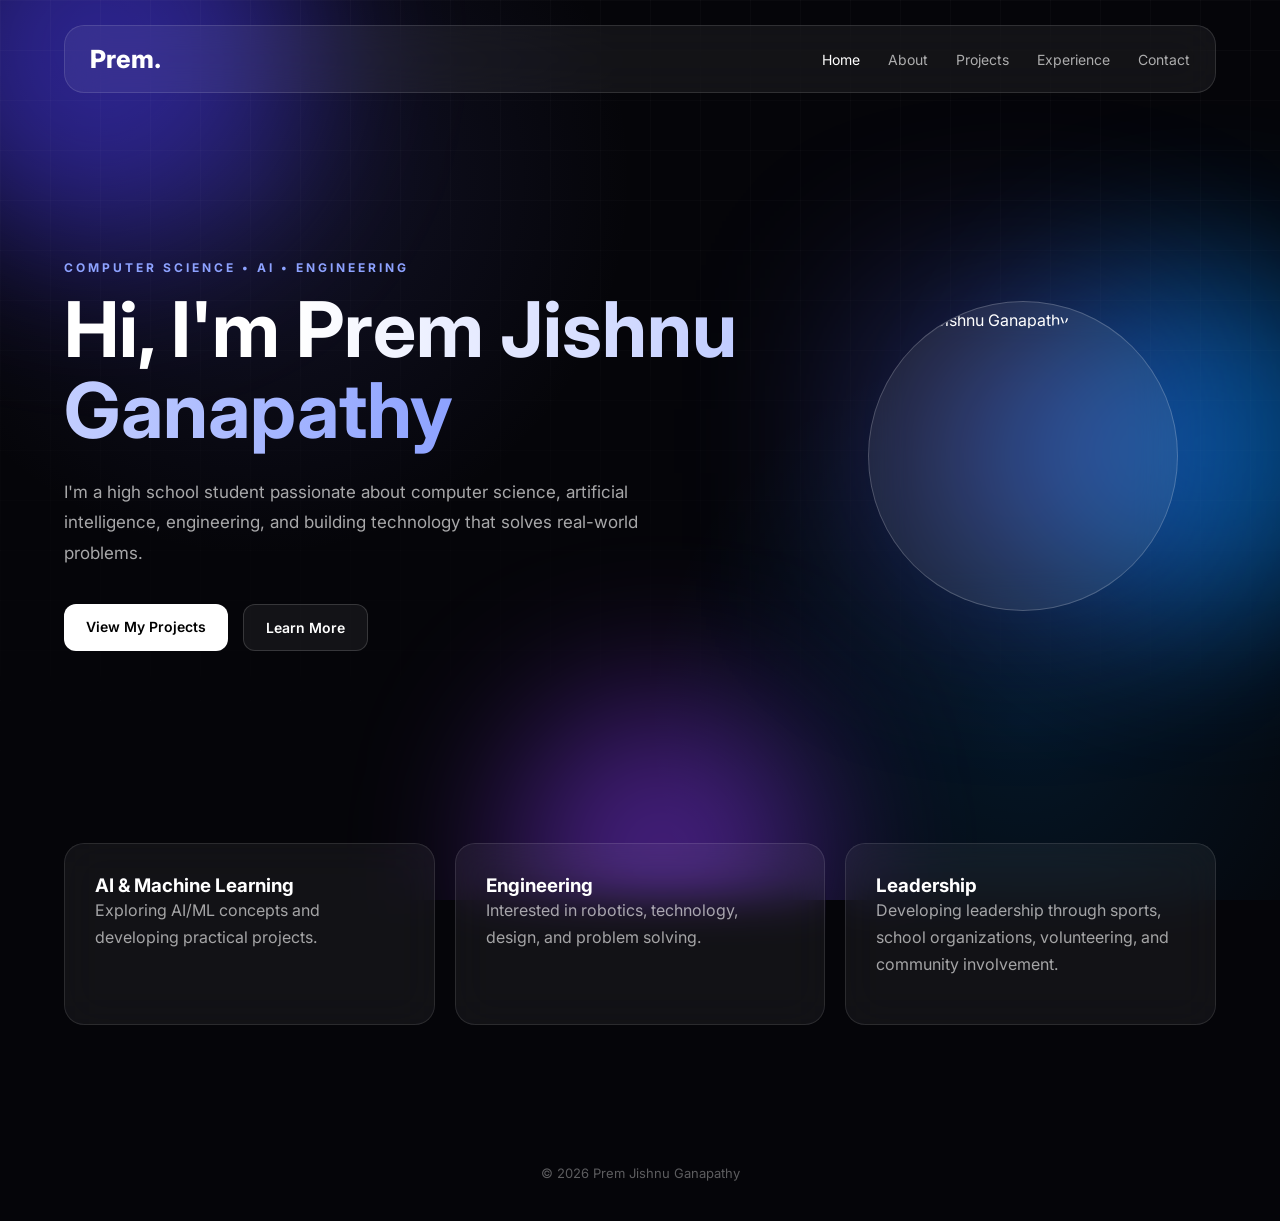
==== index.html @ 77642d46 "Initial Portfolio Website" ====
<!DOCTYPE html>
<html lang="en">
<head>
    <meta charset="UTF-8">
    <meta name="viewport" content="width=device-width, initial-scale=1.0">
    <title>Prem Jishnu Ganapathy | Portfolio</title>
    <link rel="stylesheet" href="style.css">
</head>

<body>

    <div class="background">
        <div class="orb orb1"></div>
        <div class="orb orb2"></div>
        <div class="orb orb3"></div>
        <div class="grid"></div>
    </div>

    <nav class="navbar">
        <div class="logo">Prem.</div>

        <div class="nav-links">
            <a class="active" href="index.html">Home</a>
            <a href="about.html">About</a>
            <a href="projects.html">Projects</a>
            <a href="experience.html">Experience</a>
            <a href="contact.html">Contact</a>
        </div>
    </nav>

    <main>

        <section class="hero">

            <div class="hero-text reveal">

                <p class="eyebrow">COMPUTER SCIENCE • AI • ENGINEERING</p>

                <h1>
                    Hi, I'm <span>Prem Jishnu Ganapathy</span>
                </h1>

                <p class="hero-description">
                    I'm a high school student passionate about computer science,
                    artificial intelligence, engineering, and building technology
                    that solves real-world problems.
                </p>

                <div class="hero-buttons">
                    <a href="projects.html" class="button primary">
                        View My Projects
                    </a>

                    <a href="about.html" class="button secondary">
                        Learn More
                    </a>
                </div>

            </div>

            <div class="profile-container reveal">

                <!--
                ADD YOUR PHOTO:
                Put your picture inside the "images" folder
                and name it profile.jpg
                -->

                <div class="profile-glow"></div>

                <div class="profile-card">
                    <img src="images/profile.jpg"
                         alt="Prem Jishnu Ganapathy"
                         class="profile-photo">
                </div>

            </div>

        </section>

        <section class="quick-section reveal">

            <div class="glass-card">
                <h3>AI & Machine Learning</h3>
                <p>
                    Exploring AI/ML concepts and developing practical projects.
                </p>
            </div>

            <div class="glass-card">
                <h3>Engineering</h3>
                <p>
                    Interested in robotics, technology, design, and problem solving.
                </p>
            </div>

            <div class="glass-card">
                <h3>Leadership</h3>
                <p>
                    Developing leadership through sports, school organizations,
                    volunteering, and community involvement.
                </p>
            </div>

        </section>

    </main>

    <footer>
        <p>© 2026 Prem Jishnu Ganapathy</p>
    </footer>

    <script src="script.js"></script>

</body>
</html>
---- style.css ----
@import url('https://fonts.googleapis.com/css2?family=Inter:wght@400;500;600;700;800&display=swap');

* {
    margin: 0;
    padding: 0;
    box-sizing: border-box;
}

html {
    scroll-behavior: smooth;
}

body {
    font-family: 'Inter', sans-serif;
    background: #050509;
    color: #ffffff;
    min-height: 100vh;
    overflow-x: hidden;
}

/* =========================
   MOVING BACKGROUND
========================= */

.background {
    position: fixed;
    inset: 0;
    overflow: hidden;
    z-index: -1;
    background:
        radial-gradient(circle at 20% 20%, rgba(80, 80, 180, 0.18), transparent 30%),
        radial-gradient(circle at 80% 80%, rgba(0, 150, 255, 0.12), transparent 30%),
        #050509;
}

.orb {
    position: absolute;
    border-radius: 50%;
    filter: blur(80px);
    opacity: 0.5;
    animation: float 18s infinite ease-in-out;
}

.orb1 {
    width: 400px;
    height: 400px;
    background: #4c3cff;
    top: -150px;
    left: -100px;
}

.orb2 {
    width: 350px;
    height: 350px;
    background: #008cff;
    right: -100px;
    top: 30%;
    animation-delay: -6s;
}

.orb3 {
    width: 300px;
    height: 300px;
    background: #8c3cff;
    bottom: -100px;
    left: 40%;
    animation-delay: -12s;
}

@keyframes float {

    0% {
        transform: translate(0, 0) scale(1);
    }

    25% {
        transform: translate(80px, -60px) scale(1.1);
    }

    50% {
        transform: translate(-50px, 80px) scale(0.9);
    }

    75% {
        transform: translate(70px, 40px) scale(1.05);
    }

    100% {
        transform: translate(0, 0) scale(1);
    }

}

.grid {
    position: absolute;
    inset: 0;

    background-image:
        linear-gradient(rgba(255,255,255,0.025) 1px, transparent 1px),
        linear-gradient(90deg, rgba(255,255,255,0.025) 1px, transparent 1px);

    background-size: 50px 50px;

    mask-image: linear-gradient(to bottom, black, transparent);
}

/* =========================
   NAVIGATION
========================= */

.navbar {
    width: 90%;
    max-width: 1200px;
    margin: 25px auto;

    padding: 18px 25px;

    display: flex;
    justify-content: space-between;
    align-items: center;

    background: rgba(255,255,255,0.06);
    border: 1px solid rgba(255,255,255,0.12);

    backdrop-filter: blur(20px);
    -webkit-backdrop-filter: blur(20px);

    border-radius: 20px;

    position: relative;
    z-index: 10;
}

.logo {
    font-size: 25px;
    font-weight: 800;
}

.nav-links {
    display: flex;
    gap: 28px;
}

.nav-links a {
    color: rgba(255,255,255,0.65);
    text-decoration: none;
    font-size: 14px;
    transition: 0.3s;
}

.nav-links a:hover,
.nav-links a.active {
    color: white;
}

/* =========================
   GENERAL
========================= */

.page {
    width: 90%;
    max-width: 1100px;
    margin: 0 auto;
    padding: 70px 0;
}

.page-header {
    text-align: center;
    max-width: 700px;
    margin: 0 auto 70px;
}

.page-header h1 {
    font-size: clamp(45px, 7vw, 80px);
    margin: 10px 0 20px;
}

.page-header > p:last-child {
    color: rgba(255,255,255,0.6);
    line-height: 1.7;
}

.eyebrow {
    font-size: 12px;
    letter-spacing: 3px;
    color: #8da2ff;
    font-weight: 700;
}

/* =========================
   HERO
========================= */

.hero {
    width: 90%;
    max-width: 1200px;
    min-height: 75vh;
    margin: 0 auto;

    display: grid;
    grid-template-columns: 1.3fr 0.7fr;

    align-items: center;
    gap: 50px;
}

.hero h1 {
    font-size: clamp(45px, 6vw, 78px);
    line-height: 1.05;
    margin: 15px 0 25px;
}

.hero h1 span {
    background: linear-gradient(90deg, #ffffff, #8da2ff);
    -webkit-background-clip: text;
    color: transparent;
}

.hero-description {
    color: rgba(255,255,255,0.65);
    font-size: 17px;
    line-height: 1.8;
    max-width: 650px;
}

.hero-buttons {
    display: flex;
    gap: 15px;
    margin-top: 35px;
}

/* =========================
   BUTTONS
========================= */

.button {
    display: inline-block;
    padding: 14px 22px;
    border-radius: 12px;
    text-decoration: none;
    font-size: 14px;
    font-weight: 600;
    transition: 0.3s;
}

.button:hover {
    transform: translateY(-3px);
}

.primary {
    background: white;
    color: black;
}

.secondary {
    background: rgba(255,255,255,0.06);
    color: white;
    border: 1px solid rgba(255,255,255,0.15);
}

/* =========================
   PROFILE PHOTO
========================= */

.profile-container {
    display: flex;
    justify-content: center;
    position: relative;
}

.profile-card {
    width: 310px;
    height: 310px;

    padding: 8px;

    border-radius: 50%;

    background: rgba(255,255,255,0.08);
    border: 1px solid rgba(255,255,255,0.2);

    backdrop-filter: blur(20px);

    overflow: hidden;

    position: relative;
    z-index: 2;
}

.profile-photo {
    width: 100%;
    height: 100%;
    object-fit: cover;
    border-radius: 50%;
}

.profile-glow {
    position: absolute;
    width: 280px;
    height: 280px;

    background: #5667ff;
    filter: blur(100px);

    opacity: 0.4;
}

/* =========================
   GLASS CARDS
========================= */

.glass-card,
.project-card,
.skill-card {
    background: rgba(255,255,255,0.055);
    border: 1px solid rgba(255,255,255,0.1);

    backdrop-filter: blur(20px);
    -webkit-backdrop-filter: blur(20px);

    border-radius: 20px;

    padding: 30px;

    transition: 0.4s;
}

.glass-card:hover,
.project-card:hover,
.skill-card:hover {
    transform: translateY(-6px);
    border-color: rgba(255,255,255,0.25);
    background: rgba(255,255,255,0.08);
}

.glass-card h2,
.project-card h2,
.skill-card h3 {
    margin-bottom: 15px;
}

.glass-card p,
.project-card p,
.skill-card p {
    color: rgba(255,255,255,0.62);
    line-height: 1.7;
    margin-bottom: 15px;
}

/* =========================
   HOME CARDS
========================= */

.quick-section {
    width: 90%;
    max-width: 1200px;
    margin: 50px auto 100px;

    display: grid;
    grid-template-columns: repeat(3, 1fr);

    gap: 20px;
}

/* =========================
   TWO COLUMN
========================= */

.two-column {
    display: grid;
    grid-template-columns: 1fr 1fr;
    gap: 25px;
}

/* =========================
   SKILLS
========================= */

.section {
    margin-top: 100px;
}

.section-title {
    margin-bottom: 30px;
}

.section-title h2 {
    font-size: 40px;
    margin-top: 10px;
}

.skills-grid,
.activities-grid {
    display: grid;
    grid-template-columns: repeat(2, 1fr);
    gap: 20px;
}

/* =========================
   TAGS
========================= */

.tags {
    display: flex;
    flex-wrap: wrap;
    gap: 8px;
    margin-top: 20px;
}

.tags span {
    padding: 7px 12px;
    border-radius: 20px;

    background: rgba(255,255,255,0.07);
    border: 1px solid rgba(255,255,255,0.1);

    font-size: 12px;
    color: rgba(255,255,255,0.7);
}

/* =========================
   PROJECTS
========================= */

.projects-grid {
    display: grid;
    grid-template-columns: repeat(2, 1fr);
    gap: 25px;
}

.project-card {
    min-height: 320px;
}

.project-card:last-child {
    grid-column: span 2;
}

.project-number {
    color: #8da2ff;
    font-size: 13px;
    font-weight: 700;
    margin-bottom: 25px;
}

.project-link {
    display: inline-block;
    color: white;
    text-decoration: none;
    margin-top: 20px;
    font-size: 14px;
}

/* =========================
   TIMELINE
========================= */

.timeline {
    position: relative;
    max-width: 850px;
    margin: auto;
}

.timeline::before {
    content: "";
    position: absolute;

    left: 10px;
    top: 0;
    bottom: 0;

    width: 1px;

    background: rgba(255,255,255,0.15);
}

.timeline-item {
    position: relative;
    padding-left: 45px;
    margin-bottom: 35px;
}

.timeline-dot {
    position: absolute;

    left: 3px;
    top: 35px;

    width: 15px;
    height: 15px;

    border-radius: 50%;

    background: #8da2ff;

    box-shadow: 0 0 20px #8da2ff;
}

.date {
    color: #8da2ff !important;
    font-size: 12px !important;
    font-weight: 700;
    letter-spacing: 1px;
}

/* =========================
   CONTACT
========================= */

.contact-grid {
    display: grid;
    grid-template-columns: 1fr 1fr;
    gap: 25px;
}

.contact-item {
    padding: 20px 0;
    border-bottom: 1px solid rgba(255,255,255,0.08);
}

.contact-item span {
    display: block;
    color: rgba(255,255,255,0.45);
    font-size: 12px;
    margin-bottom: 8px;
    text-transform: uppercase;
    letter-spacing: 1px;
}

.contact-item a {
    color: white;
    text-decoration: none;
}

.social-buttons {
    display: flex;
    gap: 12px;
    margin-top: 25px;
}

/* =========================
   REVEAL ANIMATION
========================= */

.reveal {
    opacity: 0;
    transform: translateY(30px);
    transition: opacity 0.8s ease, transform 0.8s ease;
}

.reveal.visible {
    opacity: 1;
    transform: translateY(0);
}

/* =========================
   FOOTER
========================= */

footer {
    text-align: center;
    padding: 40px 20px;
    color: rgba(255,255,255,0.35);
    font-size: 13px;
}

/* =========================
   MOBILE
========================= */

@media (max-width: 800px) {

    .navbar {
        flex-direction: column;
        gap: 18px;
    }

    .nav-links {
        gap: 15px;
        flex-wrap: wrap;
        justify-content: center;
    }

    .hero {
        grid-template-columns: 1fr;
        text-align: center;
        padding-top: 50px;
    }

    .hero-description {
        margin: auto;
    }

    .hero-buttons {
        justify-content: center;
        flex-wrap: wrap;
    }

    .profile-container {
        order: -1;
    }

    .profile-card {
        width: 230px;
        height: 230px;
    }

    .quick-section,
    .two-column,
    .skills-grid,
    .activities-grid,
    .projects-grid,
    .contact-grid {
        grid-template-columns: 1fr;
    }

    .project-card:last-child {
        grid-column: span 1;
    }

    .page {
        padding-top: 40px;
    }

}
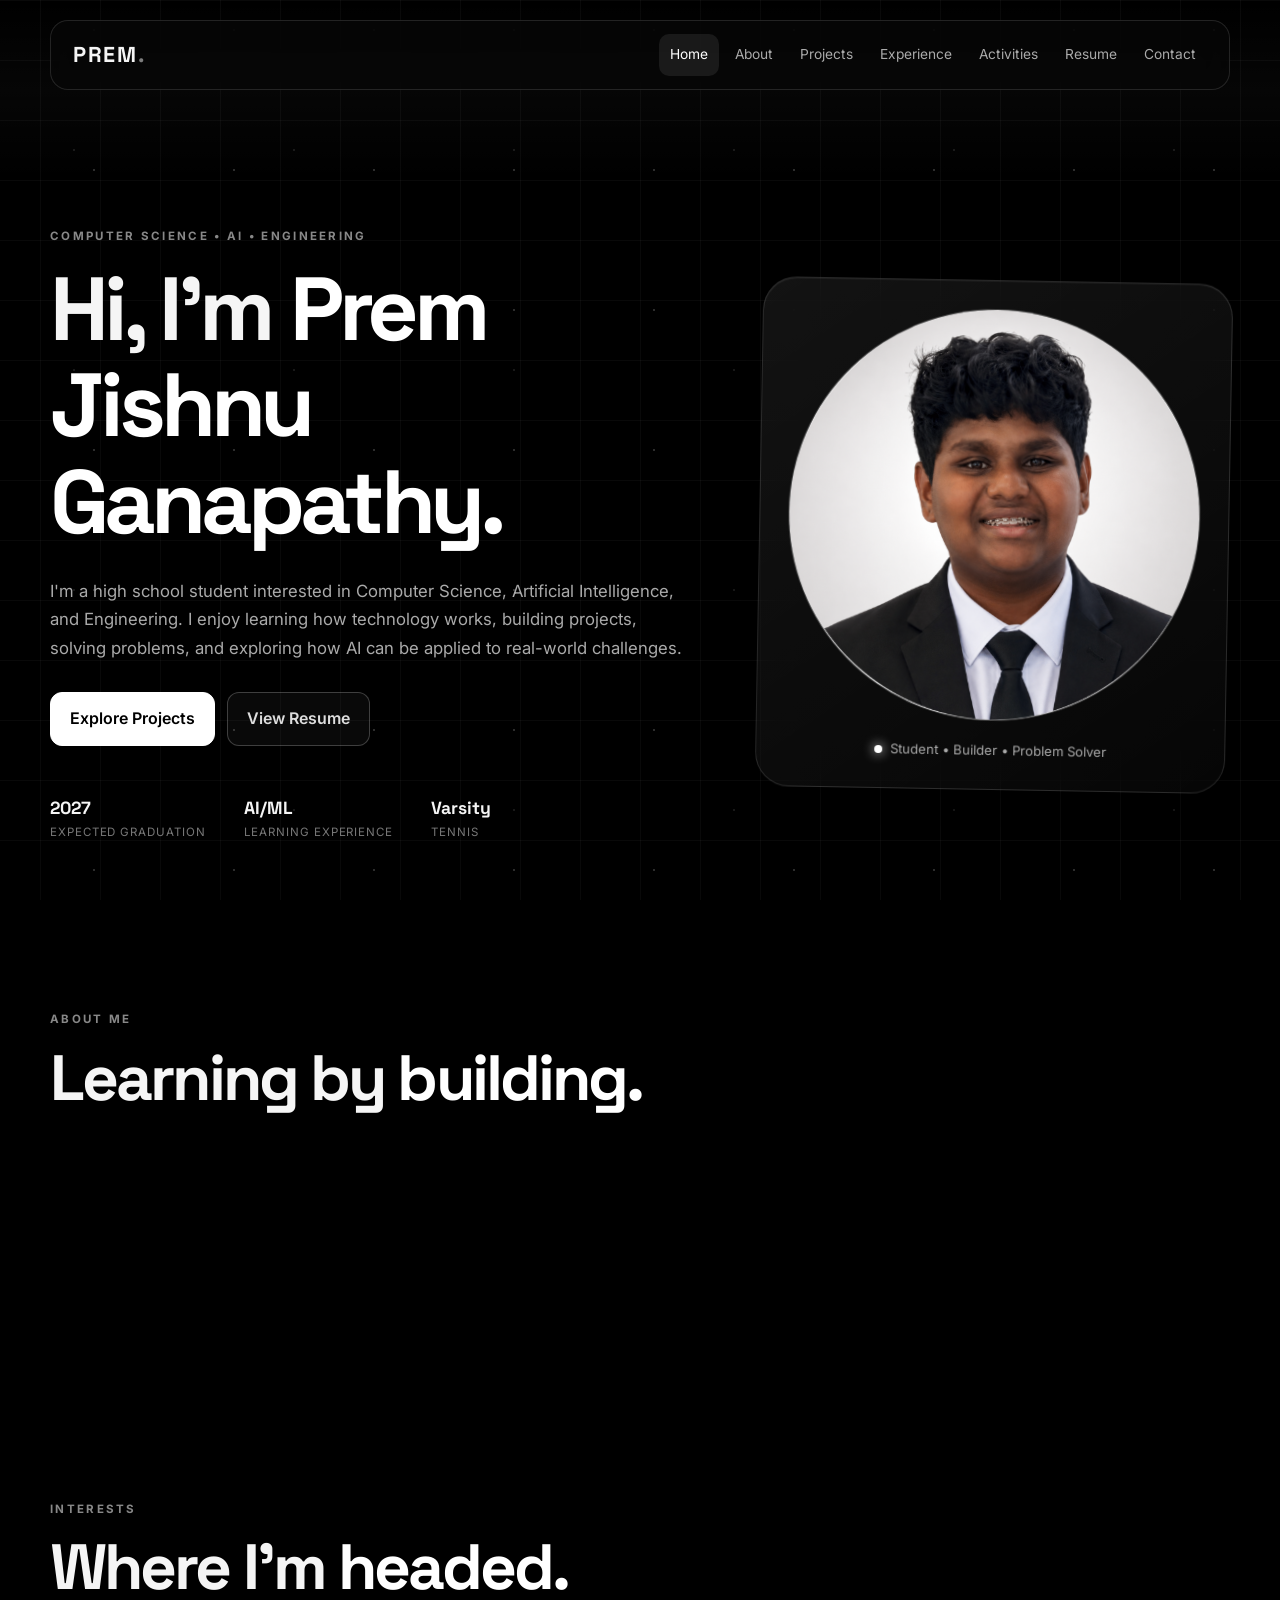
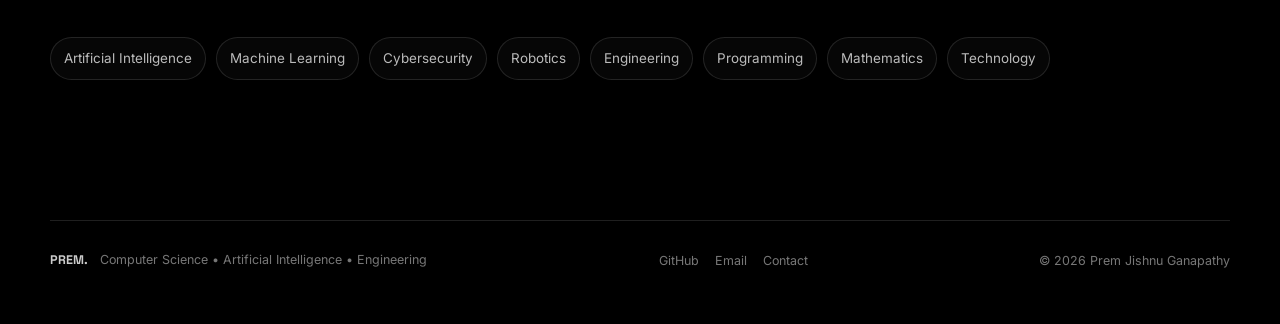
==== commit fb263e1b: "Updated portfolio design, profile photo, and activities page" ====
--- a/index.html
+++ b/index.html
@@ -1,116 +1 @@
-<!DOCTYPE html>
-<html lang="en">
-<head>
-    <meta charset="UTF-8">
-    <meta name="viewport" content="width=device-width, initial-scale=1.0">
-    <title>Prem Jishnu Ganapathy | Portfolio</title>
-    <link rel="stylesheet" href="style.css">
-</head>
-
-<body>
-
-    <div class="background">
-        <div class="orb orb1"></div>
-        <div class="orb orb2"></div>
-        <div class="orb orb3"></div>
-        <div class="grid"></div>
-    </div>
-
-    <nav class="navbar">
-        <div class="logo">Prem.</div>
-
-        <div class="nav-links">
-            <a class="active" href="index.html">Home</a>
-            <a href="about.html">About</a>
-            <a href="projects.html">Projects</a>
-            <a href="experience.html">Experience</a>
-            <a href="contact.html">Contact</a>
-        </div>
-    </nav>
-
-    <main>
-
-        <section class="hero">
-
-            <div class="hero-text reveal">
-
-                <p class="eyebrow">COMPUTER SCIENCE • AI • ENGINEERING</p>
-
-                <h1>
-                    Hi, I'm <span>Prem Jishnu Ganapathy</span>
-                </h1>
-
-                <p class="hero-description">
-                    I'm a high school student passionate about computer science,
-                    artificial intelligence, engineering, and building technology
-                    that solves real-world problems.
-                </p>
-
-                <div class="hero-buttons">
-                    <a href="projects.html" class="button primary">
-                        View My Projects
-                    </a>
-
-                    <a href="about.html" class="button secondary">
-                        Learn More
-                    </a>
-                </div>
-
-            </div>
-
-            <div class="profile-container reveal">
-
-                <!--
-                ADD YOUR PHOTO:
-                Put your picture inside the "images" folder
-                and name it profile.jpg
-                -->
-
-                <div class="profile-glow"></div>
-
-                <div class="profile-card">
-                    <img src="images/profile.jpg"
-                         alt="Prem Jishnu Ganapathy"
-                         class="profile-photo">
-                </div>
-
-            </div>
-
-        </section>
-
-        <section class="quick-section reveal">
-
-            <div class="glass-card">
-                <h3>AI & Machine Learning</h3>
-                <p>
-                    Exploring AI/ML concepts and developing practical projects.
-                </p>
-            </div>
-
-            <div class="glass-card">
-                <h3>Engineering</h3>
-                <p>
-                    Interested in robotics, technology, design, and problem solving.
-                </p>
-            </div>
-
-            <div class="glass-card">
-                <h3>Leadership</h3>
-                <p>
-                    Developing leadership through sports, school organizations,
-                    volunteering, and community involvement.
-                </p>
-            </div>
-
-        </section>
-
-    </main>
-
-    <footer>
-        <p>© 2026 Prem Jishnu Ganapathy</p>
-    </footer>
-
-    <script src="script.js"></script>
-
-</body>
-</html>+<!doctype html><html lang="en"><head><meta charset="UTF-8"><meta name="viewport" content="width=device-width,initial-scale=1.0"><meta name="description" content="Prem Jishnu Ganapathy — Computer Science, Artificial Intelligence, Engineering, projects, leadership and activities."><title>Index | Prem Jishnu Ganapathy</title><link rel="stylesheet" href="style.css"></head><body><div class="background" aria-hidden="true"><div class="grid"></div><div class="particles"></div><div class="scanline"></div></div><header class="site-header"><a class="brand" href="index.html">PREM<span>.</span></a><nav class="nav"><a href="index.html">Home</a><a href="about.html">About</a><a href="projects.html">Projects</a><a href="experience.html">Experience</a><a href="activities.html">Activities</a><a href="resume.html">Resume</a><a href="contact.html">Contact</a></nav><button class="menu-toggle" aria-label="Open menu">☰</button></header><main><section class="hero page-section reveal"><div class="hero-copy"><p class="eyebrow">COMPUTER SCIENCE • AI • ENGINEERING</p><h1>Hi, I'm <span>Prem Jishnu Ganapathy.</span></h1><p class="hero-text">I'm a high school student interested in Computer Science, Artificial Intelligence, and Engineering. I enjoy learning how technology works, building projects, solving problems, and exploring how AI can be applied to real-world challenges.</p><div class="button-row"><a class="btn primary" href="projects.html">Explore Projects</a><a class="btn" href="resume.html">View Resume</a></div><div class="quick-stats"><div><strong>2027</strong><span>Expected Graduation</span></div><div><strong>AI/ML</strong><span>Learning Experience</span></div><div><strong>Varsity</strong><span>Tennis</span></div></div></div><div class="hero-photo glass"><div class="photo-ring"><img src="images/profile.jpg" alt="Portrait of Prem Jishnu Ganapathy"></div><div class="photo-caption"><span class="status-dot"></span>Student • Builder • Problem Solver</div></div></section><section class="section page-section reveal"><div class="section-heading"><p class="eyebrow">ABOUT ME</p><h2>Learning by <span>building.</span></h2></div><div class="two-column"><div class="glass card"><p>I have a growing interest in Computer Science, Artificial Intelligence, and engineering. My interest in technology has developed through programming, AI/ML learning, projects, and hands-on experiences.</p><p>I am particularly interested in Artificial Intelligence, Machine Learning, Cybersecurity, Robotics, and other emerging technologies.</p></div><div class="glass card"><p class="big-quote">“Build it. Test it. Learn from it. Improve it.”</p><p>I enjoy asking questions, experimenting, making mistakes, and improving my understanding.</p></div></div></section><section class="section page-section reveal"><div class="section-heading"><p class="eyebrow">INTERESTS</p><h2>Where I'm <span>headed.</span></h2></div><div class="tag-grid"><span>Artificial Intelligence</span><span>Machine Learning</span><span>Cybersecurity</span><span>Robotics</span><span>Engineering</span><span>Programming</span><span>Mathematics</span><span>Technology</span></div></section></main><footer class="site-footer"><div><strong>PREM.</strong><span>Computer Science • Artificial Intelligence • Engineering</span></div><div class="footer-links"><a href="https://github.com/PremJishnu" target="_blank">GitHub</a><a href="mailto:premjishnu.g@gmail.com">Email</a><a href="contact.html">Contact</a></div><p>© 2026 Prem Jishnu Ganapathy</p></footer><script src="script.js"></script></body></html>
--- a/style.css
+++ b/style.css
@@ -1,625 +1 @@
-@import url('https://fonts.googleapis.com/css2?family=Inter:wght@400;500;600;700;800&display=swap');
-
-* {
-    margin: 0;
-    padding: 0;
-    box-sizing: border-box;
-}
-
-html {
-    scroll-behavior: smooth;
-}
-
-body {
-    font-family: 'Inter', sans-serif;
-    background: #050509;
-    color: #ffffff;
-    min-height: 100vh;
-    overflow-x: hidden;
-}
-
-/* =========================
-   MOVING BACKGROUND
-========================= */
-
-.background {
-    position: fixed;
-    inset: 0;
-    overflow: hidden;
-    z-index: -1;
-    background:
-        radial-gradient(circle at 20% 20%, rgba(80, 80, 180, 0.18), transparent 30%),
-        radial-gradient(circle at 80% 80%, rgba(0, 150, 255, 0.12), transparent 30%),
-        #050509;
-}
-
-.orb {
-    position: absolute;
-    border-radius: 50%;
-    filter: blur(80px);
-    opacity: 0.5;
-    animation: float 18s infinite ease-in-out;
-}
-
-.orb1 {
-    width: 400px;
-    height: 400px;
-    background: #4c3cff;
-    top: -150px;
-    left: -100px;
-}
-
-.orb2 {
-    width: 350px;
-    height: 350px;
-    background: #008cff;
-    right: -100px;
-    top: 30%;
-    animation-delay: -6s;
-}
-
-.orb3 {
-    width: 300px;
-    height: 300px;
-    background: #8c3cff;
-    bottom: -100px;
-    left: 40%;
-    animation-delay: -12s;
-}
-
-@keyframes float {
-
-    0% {
-        transform: translate(0, 0) scale(1);
-    }
-
-    25% {
-        transform: translate(80px, -60px) scale(1.1);
-    }
-
-    50% {
-        transform: translate(-50px, 80px) scale(0.9);
-    }
-
-    75% {
-        transform: translate(70px, 40px) scale(1.05);
-    }
-
-    100% {
-        transform: translate(0, 0) scale(1);
-    }
-
-}
-
-.grid {
-    position: absolute;
-    inset: 0;
-
-    background-image:
-        linear-gradient(rgba(255,255,255,0.025) 1px, transparent 1px),
-        linear-gradient(90deg, rgba(255,255,255,0.025) 1px, transparent 1px);
-
-    background-size: 50px 50px;
-
-    mask-image: linear-gradient(to bottom, black, transparent);
-}
-
-/* =========================
-   NAVIGATION
-========================= */
-
-.navbar {
-    width: 90%;
-    max-width: 1200px;
-    margin: 25px auto;
-
-    padding: 18px 25px;
-
-    display: flex;
-    justify-content: space-between;
-    align-items: center;
-
-    background: rgba(255,255,255,0.06);
-    border: 1px solid rgba(255,255,255,0.12);
-
-    backdrop-filter: blur(20px);
-    -webkit-backdrop-filter: blur(20px);
-
-    border-radius: 20px;
-
-    position: relative;
-    z-index: 10;
-}
-
-.logo {
-    font-size: 25px;
-    font-weight: 800;
-}
-
-.nav-links {
-    display: flex;
-    gap: 28px;
-}
-
-.nav-links a {
-    color: rgba(255,255,255,0.65);
-    text-decoration: none;
-    font-size: 14px;
-    transition: 0.3s;
-}
-
-.nav-links a:hover,
-.nav-links a.active {
-    color: white;
-}
-
-/* =========================
-   GENERAL
-========================= */
-
-.page {
-    width: 90%;
-    max-width: 1100px;
-    margin: 0 auto;
-    padding: 70px 0;
-}
-
-.page-header {
-    text-align: center;
-    max-width: 700px;
-    margin: 0 auto 70px;
-}
-
-.page-header h1 {
-    font-size: clamp(45px, 7vw, 80px);
-    margin: 10px 0 20px;
-}
-
-.page-header > p:last-child {
-    color: rgba(255,255,255,0.6);
-    line-height: 1.7;
-}
-
-.eyebrow {
-    font-size: 12px;
-    letter-spacing: 3px;
-    color: #8da2ff;
-    font-weight: 700;
-}
-
-/* =========================
-   HERO
-========================= */
-
-.hero {
-    width: 90%;
-    max-width: 1200px;
-    min-height: 75vh;
-    margin: 0 auto;
-
-    display: grid;
-    grid-template-columns: 1.3fr 0.7fr;
-
-    align-items: center;
-    gap: 50px;
-}
-
-.hero h1 {
-    font-size: clamp(45px, 6vw, 78px);
-    line-height: 1.05;
-    margin: 15px 0 25px;
-}
-
-.hero h1 span {
-    background: linear-gradient(90deg, #ffffff, #8da2ff);
-    -webkit-background-clip: text;
-    color: transparent;
-}
-
-.hero-description {
-    color: rgba(255,255,255,0.65);
-    font-size: 17px;
-    line-height: 1.8;
-    max-width: 650px;
-}
-
-.hero-buttons {
-    display: flex;
-    gap: 15px;
-    margin-top: 35px;
-}
-
-/* =========================
-   BUTTONS
-========================= */
-
-.button {
-    display: inline-block;
-    padding: 14px 22px;
-    border-radius: 12px;
-    text-decoration: none;
-    font-size: 14px;
-    font-weight: 600;
-    transition: 0.3s;
-}
-
-.button:hover {
-    transform: translateY(-3px);
-}
-
-.primary {
-    background: white;
-    color: black;
-}
-
-.secondary {
-    background: rgba(255,255,255,0.06);
-    color: white;
-    border: 1px solid rgba(255,255,255,0.15);
-}
-
-/* =========================
-   PROFILE PHOTO
-========================= */
-
-.profile-container {
-    display: flex;
-    justify-content: center;
-    position: relative;
-}
-
-.profile-card {
-    width: 310px;
-    height: 310px;
-
-    padding: 8px;
-
-    border-radius: 50%;
-
-    background: rgba(255,255,255,0.08);
-    border: 1px solid rgba(255,255,255,0.2);
-
-    backdrop-filter: blur(20px);
-
-    overflow: hidden;
-
-    position: relative;
-    z-index: 2;
-}
-
-.profile-photo {
-    width: 100%;
-    height: 100%;
-    object-fit: cover;
-    border-radius: 50%;
-}
-
-.profile-glow {
-    position: absolute;
-    width: 280px;
-    height: 280px;
-
-    background: #5667ff;
-    filter: blur(100px);
-
-    opacity: 0.4;
-}
-
-/* =========================
-   GLASS CARDS
-========================= */
-
-.glass-card,
-.project-card,
-.skill-card {
-    background: rgba(255,255,255,0.055);
-    border: 1px solid rgba(255,255,255,0.1);
-
-    backdrop-filter: blur(20px);
-    -webkit-backdrop-filter: blur(20px);
-
-    border-radius: 20px;
-
-    padding: 30px;
-
-    transition: 0.4s;
-}
-
-.glass-card:hover,
-.project-card:hover,
-.skill-card:hover {
-    transform: translateY(-6px);
-    border-color: rgba(255,255,255,0.25);
-    background: rgba(255,255,255,0.08);
-}
-
-.glass-card h2,
-.project-card h2,
-.skill-card h3 {
-    margin-bottom: 15px;
-}
-
-.glass-card p,
-.project-card p,
-.skill-card p {
-    color: rgba(255,255,255,0.62);
-    line-height: 1.7;
-    margin-bottom: 15px;
-}
-
-/* =========================
-   HOME CARDS
-========================= */
-
-.quick-section {
-    width: 90%;
-    max-width: 1200px;
-    margin: 50px auto 100px;
-
-    display: grid;
-    grid-template-columns: repeat(3, 1fr);
-
-    gap: 20px;
-}
-
-/* =========================
-   TWO COLUMN
-========================= */
-
-.two-column {
-    display: grid;
-    grid-template-columns: 1fr 1fr;
-    gap: 25px;
-}
-
-/* =========================
-   SKILLS
-========================= */
-
-.section {
-    margin-top: 100px;
-}
-
-.section-title {
-    margin-bottom: 30px;
-}
-
-.section-title h2 {
-    font-size: 40px;
-    margin-top: 10px;
-}
-
-.skills-grid,
-.activities-grid {
-    display: grid;
-    grid-template-columns: repeat(2, 1fr);
-    gap: 20px;
-}
-
-/* =========================
-   TAGS
-========================= */
-
-.tags {
-    display: flex;
-    flex-wrap: wrap;
-    gap: 8px;
-    margin-top: 20px;
-}
-
-.tags span {
-    padding: 7px 12px;
-    border-radius: 20px;
-
-    background: rgba(255,255,255,0.07);
-    border: 1px solid rgba(255,255,255,0.1);
-
-    font-size: 12px;
-    color: rgba(255,255,255,0.7);
-}
-
-/* =========================
-   PROJECTS
-========================= */
-
-.projects-grid {
-    display: grid;
-    grid-template-columns: repeat(2, 1fr);
-    gap: 25px;
-}
-
-.project-card {
-    min-height: 320px;
-}
-
-.project-card:last-child {
-    grid-column: span 2;
-}
-
-.project-number {
-    color: #8da2ff;
-    font-size: 13px;
-    font-weight: 700;
-    margin-bottom: 25px;
-}
-
-.project-link {
-    display: inline-block;
-    color: white;
-    text-decoration: none;
-    margin-top: 20px;
-    font-size: 14px;
-}
-
-/* =========================
-   TIMELINE
-========================= */
-
-.timeline {
-    position: relative;
-    max-width: 850px;
-    margin: auto;
-}
-
-.timeline::before {
-    content: "";
-    position: absolute;
-
-    left: 10px;
-    top: 0;
-    bottom: 0;
-
-    width: 1px;
-
-    background: rgba(255,255,255,0.15);
-}
-
-.timeline-item {
-    position: relative;
-    padding-left: 45px;
-    margin-bottom: 35px;
-}
-
-.timeline-dot {
-    position: absolute;
-
-    left: 3px;
-    top: 35px;
-
-    width: 15px;
-    height: 15px;
-
-    border-radius: 50%;
-
-    background: #8da2ff;
-
-    box-shadow: 0 0 20px #8da2ff;
-}
-
-.date {
-    color: #8da2ff !important;
-    font-size: 12px !important;
-    font-weight: 700;
-    letter-spacing: 1px;
-}
-
-/* =========================
-   CONTACT
-========================= */
-
-.contact-grid {
-    display: grid;
-    grid-template-columns: 1fr 1fr;
-    gap: 25px;
-}
-
-.contact-item {
-    padding: 20px 0;
-    border-bottom: 1px solid rgba(255,255,255,0.08);
-}
-
-.contact-item span {
-    display: block;
-    color: rgba(255,255,255,0.45);
-    font-size: 12px;
-    margin-bottom: 8px;
-    text-transform: uppercase;
-    letter-spacing: 1px;
-}
-
-.contact-item a {
-    color: white;
-    text-decoration: none;
-}
-
-.social-buttons {
-    display: flex;
-    gap: 12px;
-    margin-top: 25px;
-}
-
-/* =========================
-   REVEAL ANIMATION
-========================= */
-
-.reveal {
-    opacity: 0;
-    transform: translateY(30px);
-    transition: opacity 0.8s ease, transform 0.8s ease;
-}
-
-.reveal.visible {
-    opacity: 1;
-    transform: translateY(0);
-}
-
-/* =========================
-   FOOTER
-========================= */
-
-footer {
-    text-align: center;
-    padding: 40px 20px;
-    color: rgba(255,255,255,0.35);
-    font-size: 13px;
-}
-
-/* =========================
-   MOBILE
-========================= */
-
-@media (max-width: 800px) {
-
-    .navbar {
-        flex-direction: column;
-        gap: 18px;
-    }
-
-    .nav-links {
-        gap: 15px;
-        flex-wrap: wrap;
-        justify-content: center;
-    }
-
-    .hero {
-        grid-template-columns: 1fr;
-        text-align: center;
-        padding-top: 50px;
-    }
-
-    .hero-description {
-        margin: auto;
-    }
-
-    .hero-buttons {
-        justify-content: center;
-        flex-wrap: wrap;
-    }
-
-    .profile-container {
-        order: -1;
-    }
-
-    .profile-card {
-        width: 230px;
-        height: 230px;
-    }
-
-    .quick-section,
-    .two-column,
-    .skills-grid,
-    .activities-grid,
-    .projects-grid,
-    .contact-grid {
-        grid-template-columns: 1fr;
-    }
-
-    .project-card:last-child {
-        grid-column: span 1;
-    }
-
-    .page {
-        padding-top: 40px;
-    }
-
-}+@import url('https://fonts.googleapis.com/css2?family=Inter:wght@400;500;600;700;800&family=Space+Grotesk:wght@400;500;600;700&display=swap');:root{--bg:#000;--line:rgba(255,255,255,.12);--text:#f5f5f5;--muted:#999;--max:1180px}*{box-sizing:border-box;margin:0;padding:0}html{scroll-behavior:smooth}body{min-height:100vh;background:#000;color:var(--text);font-family:Inter,Arial,sans-serif;line-height:1.7;overflow-x:hidden}a{color:inherit;text-decoration:none}.background{position:fixed;inset:0;z-index:-10;background:#000;overflow:hidden}.grid{position:absolute;inset:-100%;width:300%;height:300%;background-image:linear-gradient(rgba(255,255,255,.035) 1px,transparent 1px),linear-gradient(90deg,rgba(255,255,255,.035) 1px,transparent 1px);background-size:60px 60px;animation:gridMove 22s linear infinite}.particles{position:absolute;inset:-20%;background-image:radial-gradient(circle,rgba(255,255,255,.8) 1px,transparent 1px),radial-gradient(circle,rgba(255,255,255,.45) 1px,transparent 1px);background-size:140px 140px,220px 220px;animation:particlesMove 30s linear infinite;opacity:.22}.scanline{position:absolute;left:0;width:100%;height:180px;background:linear-gradient(to bottom,transparent,rgba(255,255,255,.025),transparent);animation:scan 9s ease-in-out infinite}@keyframes gridMove{from{transform:translate(0,0)}to{transform:translate(60px,60px)}}@keyframes particlesMove{from{transform:translateY(0)}to{transform:translateY(-220px)}}@keyframes scan{0%,100%{top:-200px}50%{top:100%}}.site-header{width:min(calc(100% - 40px),var(--max));margin:20px auto 0;min-height:70px;padding:0 22px;display:flex;align-items:center;justify-content:space-between;gap:20px;position:sticky;top:16px;z-index:50;background:rgba(8,8,8,.72);border:1px solid var(--line);border-radius:18px;backdrop-filter:blur(20px)}.brand{font-family:'Space Grotesk';font-weight:800;font-size:1.35rem;letter-spacing:.08em}.brand span{opacity:.5}.nav{display:flex;gap:5px;align-items:center}.nav a{color:#aaa;padding:9px 11px;border-radius:10px;font-size:.86rem;transition:.25s}.nav a:hover,.nav a.active{color:#fff;background:rgba(255,255,255,.08)}.menu-toggle{display:none;background:none;border:0;color:#fff;font-size:1.5rem}main{width:min(calc(100% - 40px),var(--max));margin:auto}.page-section{padding:110px 0 0}.hero{min-height:calc(100vh - 90px);display:grid;grid-template-columns:1.15fr .85fr;align-items:center;gap:70px;padding-top:80px}.eyebrow{font-size:.72rem;letter-spacing:.2em;font-weight:700;color:#888;margin-bottom:14px}h1,h2,h3{font-family:'Space Grotesk';line-height:1.08}h1{font-size:clamp(3.1rem,7vw,6.4rem);letter-spacing:-.055em}h1 span,h2 span{color:#fff}.hero-text,.page-hero>p:last-child{max-width:720px;color:#aaa;font-size:1.05rem;margin-top:26px}.button-row{display:flex;gap:12px;flex-wrap:wrap;margin-top:30px}.btn{display:inline-flex;padding:12px 19px;border:1px solid rgba(255,255,255,.22);border-radius:12px;color:#ddd;background:rgba(255,255,255,.035);font-weight:600;transition:.25s}.btn:hover{transform:translateY(-2px);background:rgba(255,255,255,.09)}.btn.primary{background:#fff;color:#000;border-color:#fff}.glass{background:linear-gradient(145deg,rgba(255,255,255,.075),rgba(255,255,255,.025));border:1px solid var(--line);box-shadow:0 20px 70px rgba(0,0,0,.35),inset 0 1px rgba(255,255,255,.05);backdrop-filter:blur(18px)}.hero-photo{justify-self:center;width:min(100%,470px);padding:28px;border-radius:34px;transform:rotate(1deg)}.photo-ring{width:100%;aspect-ratio:1;overflow:hidden;border-radius:50%;border:1px solid rgba(255,255,255,.22);background:#111}.photo-ring img{width:100%;height:100%;object-fit:cover;display:block}.photo-caption{text-align:center;color:#aaa;font-size:.82rem;margin-top:18px}.status-dot{display:inline-block;width:8px;height:8px;border-radius:50%;background:#fff;margin-right:8px;box-shadow:0 0 12px #fff}.quick-stats{display:flex;gap:38px;margin-top:48px;flex-wrap:wrap}.quick-stats div{display:flex;flex-direction:column}.quick-stats strong{font-family:'Space Grotesk';font-size:1.1rem}.quick-stats span{font-size:.72rem;color:#777;text-transform:uppercase;letter-spacing:.08em}.section{padding-bottom:10px}.section-heading{margin-bottom:35px}.section-heading h2,.page-hero h1{font-size:clamp(2.4rem,5vw,4.7rem);letter-spacing:-.045em}.two-column{display:grid;grid-template-columns:1fr 1fr;gap:20px}.card,.project-card,.activity-card,.experience-card,.resume-card,.contact-card{padding:30px;border-radius:22px}.card h3{font-size:1.5rem;margin-bottom:18px}.card p{color:#aaa;margin-bottom:17px}.big-quote{font-family:'Space Grotesk';font-size:1.6rem!important;color:#eee!important;line-height:1.25}.tag-grid{display:flex;gap:10px;flex-wrap:wrap}.tag-grid span,.chips span,.course-list span{padding:9px 13px;border:1px solid var(--line);border-radius:999px;color:#bbb;background:rgba(255,255,255,.025);font-size:.84rem}.page-hero{padding-top:150px;padding-bottom:20px}.page-hero>p:last-child{margin-top:20px}.project-grid,.activity-grid{display:grid;grid-template-columns:repeat(3,1fr);gap:20px}.project-number{font-family:'Space Grotesk';font-size:2.4rem;color:#555;margin-bottom:35px}.project-card h2,.activity-card h2{font-size:1.65rem;margin-bottom:14px}.project-card>p,.activity-card>p{color:#999}.project-block{margin:25px 0;padding-top:20px;border-top:1px solid var(--line)}.project-block strong{font-size:.78rem;text-transform:uppercase;letter-spacing:.12em}.project-block p{color:#888;margin-top:7px}.chips{display:flex;flex-wrap:wrap;gap:7px}.chips span{font-size:.72rem;padding:7px 10px}.project-links{display:flex;gap:16px;margin-top:25px;font-weight:600;font-size:.85rem}.experience-top{display:flex;justify-content:space-between;gap:20px;margin-bottom:25px}.experience-top h2{font-size:2.2rem}.muted{color:#777;font-size:.88rem;margin-top:7px}.experience-badge{width:48px;height:48px;border:1px solid var(--line);border-radius:14px;display:grid;place-items:center;color:#777;font-family:'Space Grotesk'}.experience-card>p{color:#aaa}.bullet-grid{display:grid;grid-template-columns:repeat(2,1fr);gap:12px;margin-top:28px}.bullet-grid>div{display:grid;grid-template-columns:38px 1fr;gap:12px;padding:17px;border:1px solid var(--line);border-radius:14px;background:rgba(0,0,0,.18)}.bullet-grid strong{color:#666}.bullet-grid span{color:#999;font-size:.88rem}.activity-icon{display:inline-grid;place-items:center;width:42px;height:42px;border-radius:12px;border:1px solid var(--line);color:#777;font-family:'Space Grotesk';margin-bottom:25px}.activity-card{min-height:245px}.sport-strip{padding:22px;border-radius:20px;display:grid;grid-template-columns:repeat(3,1fr);gap:15px}.sport-strip div{padding:10px 15px;border-right:1px solid var(--line)}.sport-strip div:last-child{border:0}.sport-strip strong,.sport-strip span{display:block}.sport-strip span{font-size:.8rem;color:#777}.timeline-card{padding:28px;border-radius:22px;display:flex;justify-content:space-between;gap:30px}.timeline-year{font-family:'Space Grotesk';font-size:2.4rem;color:#666}.timeline-card h3{font-size:1.5rem;margin-top:6px}.timeline-card p{color:#777}.course-list{display:flex;gap:8px;flex-wrap:wrap;justify-content:flex-end;align-content:center}.resume-grid{display:grid;grid-template-columns:repeat(2,1fr);gap:20px}.resume-card h2{font-size:1.5rem;margin-bottom:14px}.resume-card p{color:#999;margin-top:8px}.contact-grid{display:grid;grid-template-columns:repeat(3,1fr);gap:20px}.contact-card{transition:.25s}.contact-card:hover{transform:translateY(-4px);border-color:rgba(255,255,255,.25)}.contact-label{font-size:.7rem;letter-spacing:.16em;color:#777;font-weight:700}.contact-card h2{font-size:1.15rem;margin:15px 0 7px;word-break:break-word}.contact-card p{color:#777;font-size:.85rem}.site-footer{width:min(calc(100% - 40px),var(--max));margin:130px auto 25px;padding:28px 0;border-top:1px solid var(--line);display:flex;align-items:center;justify-content:space-between;gap:20px;flex-wrap:wrap;color:#777;font-size:.78rem}.site-footer strong{font-family:'Space Grotesk';color:#ccc;margin-right:12px}.footer-links{display:flex;gap:16px}.footer-links a:hover{color:#fff}.reveal{opacity:0;transform:translateY(20px);transition:.7s}.reveal.visible{opacity:1;transform:none}@media(max-width:950px){.nav{display:none;position:absolute;top:78px;left:0;right:0;padding:10px;background:rgba(8,8,8,.96);border:1px solid var(--line);border-radius:16px;flex-direction:column;align-items:stretch}.nav.open{display:flex}.menu-toggle{display:block}.hero{grid-template-columns:1fr;gap:45px;padding-top:90px}.hero-photo{max-width:400px}.project-grid,.activity-grid{grid-template-columns:1fr 1fr}.contact-grid{grid-template-columns:1fr}}@media(max-width:700px){.site-header{width:calc(100% - 24px);margin-top:12px;padding:0 15px}main{width:calc(100% - 24px)}.page-section{padding-top:85px}.hero{min-height:auto;padding-top:75px}h1{font-size:clamp(2.8rem,14vw,4.6rem)}.two-column,.project-grid,.activity-grid,.resume-grid,.bullet-grid{grid-template-columns:1fr}.timeline-card{flex-direction:column}.course-list{justify-content:flex-start}.sport-strip{grid-template-columns:1fr}.sport-strip div{border-right:0;border-bottom:1px solid var(--line);padding:13px 0}.sport-strip div:last-child{border-bottom:0}.experience-top h2{font-size:1.75rem}.site-footer{width:calc(100% - 24px);margin-top:90px;flex-direction:column;align-items:flex-start}}
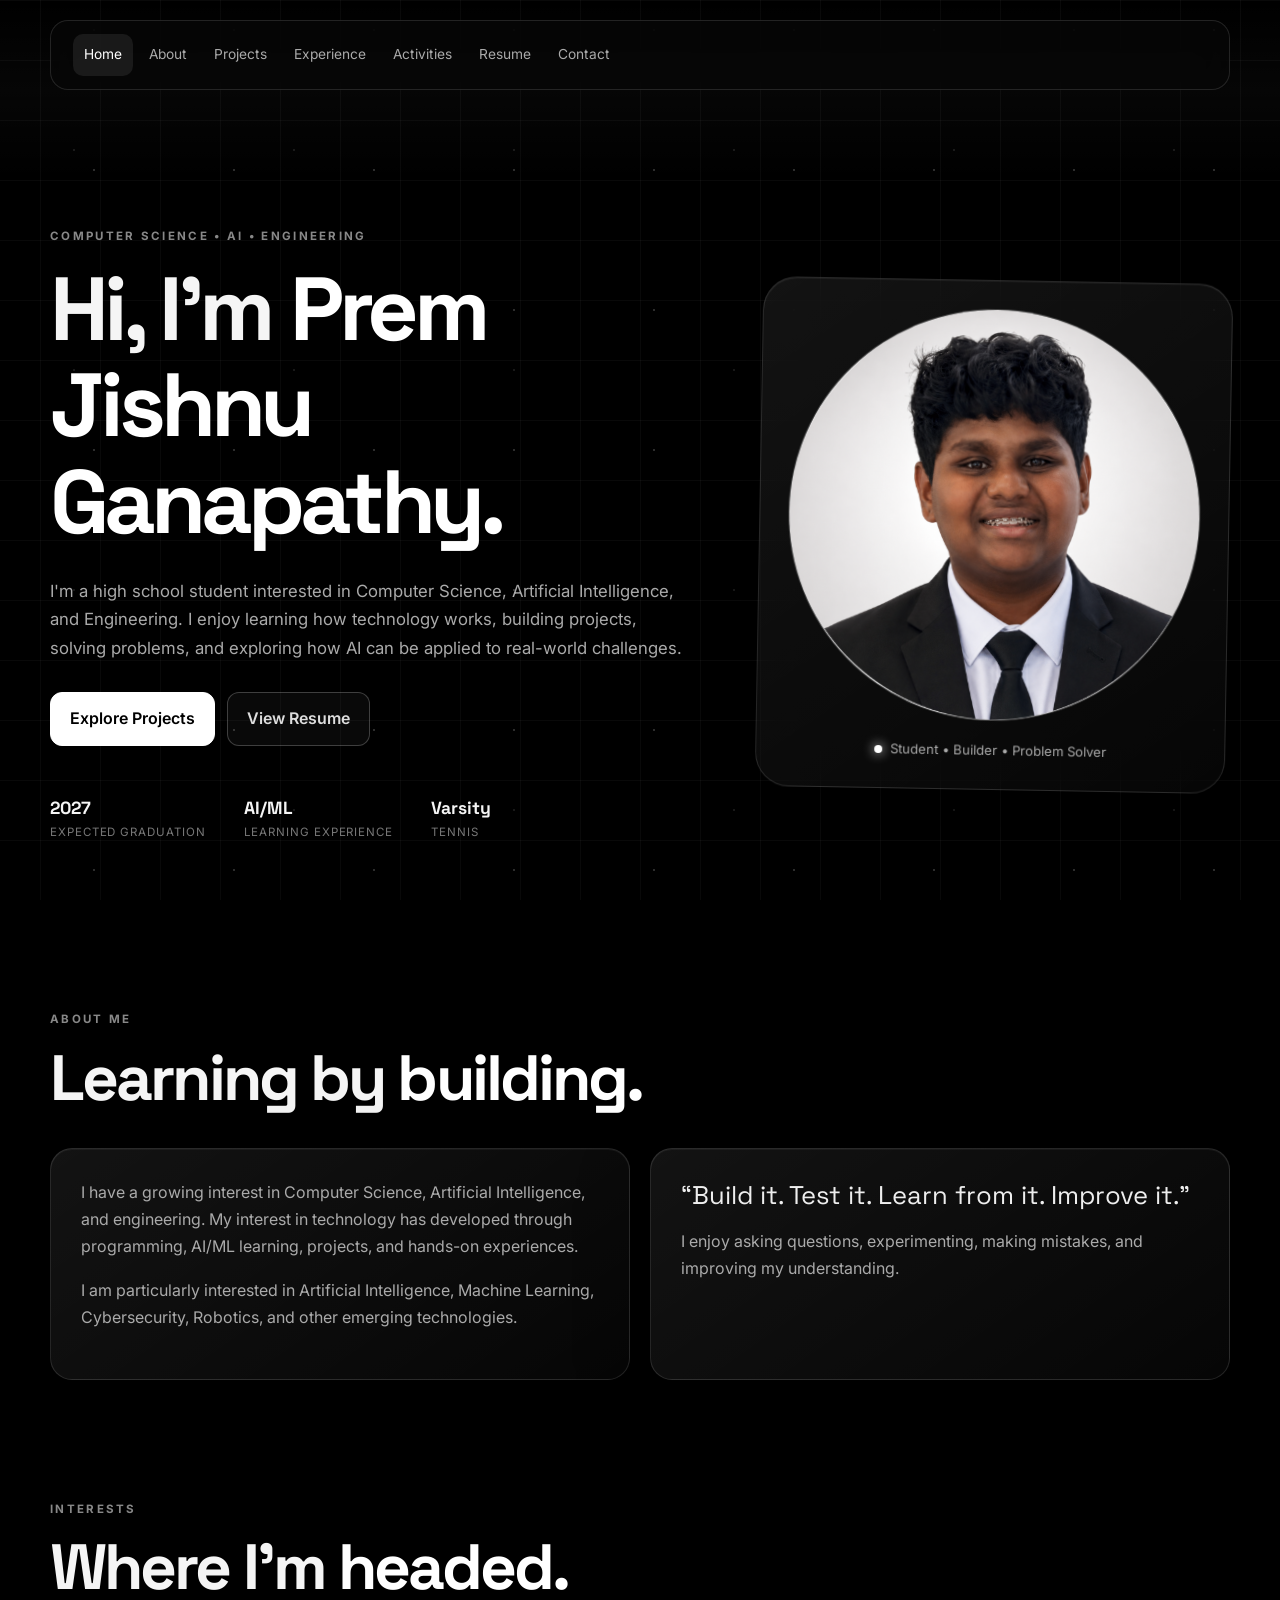
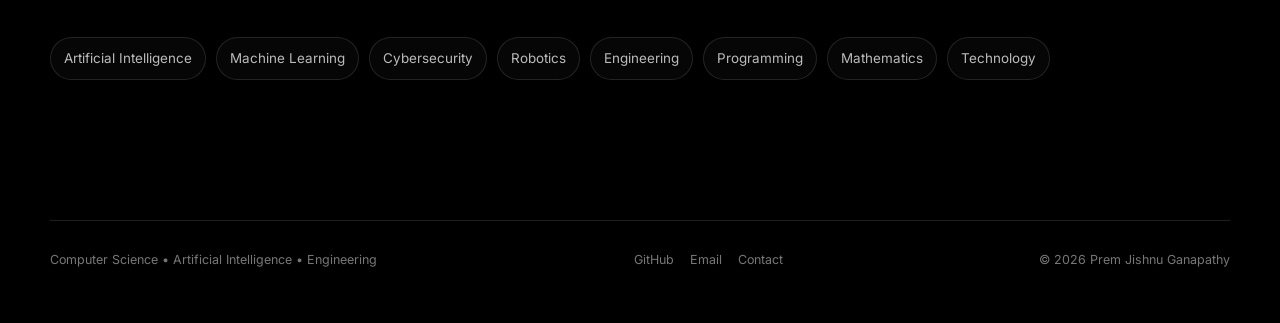
==== commit 2c6402e4: "Centered navigation and removed PREM branding" ====
--- a/index.html
+++ b/index.html
@@ -1 +1,12 @@
-<!doctype html><html lang="en"><head><meta charset="UTF-8"><meta name="viewport" content="width=device-width,initial-scale=1.0"><meta name="description" content="Prem Jishnu Ganapathy — Computer Science, Artificial Intelligence, Engineering, projects, leadership and activities."><title>Index | Prem Jishnu Ganapathy</title><link rel="stylesheet" href="style.css"></head><body><div class="background" aria-hidden="true"><div class="grid"></div><div class="particles"></div><div class="scanline"></div></div><header class="site-header"><a class="brand" href="index.html">PREM<span>.</span></a><nav class="nav"><a href="index.html">Home</a><a href="about.html">About</a><a href="projects.html">Projects</a><a href="experience.html">Experience</a><a href="activities.html">Activities</a><a href="resume.html">Resume</a><a href="contact.html">Contact</a></nav><button class="menu-toggle" aria-label="Open menu">☰</button></header><main><section class="hero page-section reveal"><div class="hero-copy"><p class="eyebrow">COMPUTER SCIENCE • AI • ENGINEERING</p><h1>Hi, I'm <span>Prem Jishnu Ganapathy.</span></h1><p class="hero-text">I'm a high school student interested in Computer Science, Artificial Intelligence, and Engineering. I enjoy learning how technology works, building projects, solving problems, and exploring how AI can be applied to real-world challenges.</p><div class="button-row"><a class="btn primary" href="projects.html">Explore Projects</a><a class="btn" href="resume.html">View Resume</a></div><div class="quick-stats"><div><strong>2027</strong><span>Expected Graduation</span></div><div><strong>AI/ML</strong><span>Learning Experience</span></div><div><strong>Varsity</strong><span>Tennis</span></div></div></div><div class="hero-photo glass"><div class="photo-ring"><img src="images/profile.jpg" alt="Portrait of Prem Jishnu Ganapathy"></div><div class="photo-caption"><span class="status-dot"></span>Student • Builder • Problem Solver</div></div></section><section class="section page-section reveal"><div class="section-heading"><p class="eyebrow">ABOUT ME</p><h2>Learning by <span>building.</span></h2></div><div class="two-column"><div class="glass card"><p>I have a growing interest in Computer Science, Artificial Intelligence, and engineering. My interest in technology has developed through programming, AI/ML learning, projects, and hands-on experiences.</p><p>I am particularly interested in Artificial Intelligence, Machine Learning, Cybersecurity, Robotics, and other emerging technologies.</p></div><div class="glass card"><p class="big-quote">“Build it. Test it. Learn from it. Improve it.”</p><p>I enjoy asking questions, experimenting, making mistakes, and improving my understanding.</p></div></div></section><section class="section page-section reveal"><div class="section-heading"><p class="eyebrow">INTERESTS</p><h2>Where I'm <span>headed.</span></h2></div><div class="tag-grid"><span>Artificial Intelligence</span><span>Machine Learning</span><span>Cybersecurity</span><span>Robotics</span><span>Engineering</span><span>Programming</span><span>Mathematics</span><span>Technology</span></div></section></main><footer class="site-footer"><div><strong>PREM.</strong><span>Computer Science • Artificial Intelligence • Engineering</span></div><div class="footer-links"><a href="https://github.com/PremJishnu" target="_blank">GitHub</a><a href="mailto:premjishnu.g@gmail.com">Email</a><a href="contact.html">Contact</a></div><p>© 2026 Prem Jishnu Ganapathy</p></footer><script src="script.js"></script></body></html>+<!doctype html><html lang="en"><head><meta charset="UTF-8"><meta name="viewport" content="width=device-width,initial-scale=1.0"><meta name="description" content="Prem Jishnu Ganapathy — Computer Science, Artificial Intelligence, Engineering, projects, leadership and activities."><title>Index | Prem Jishnu Ganapathy</title><link rel="stylesheet" href="style.css"></head><body><div class="background" aria-hidden="true"><div class="grid"></div><div class="particles"></div><div class="scanline"></div></div><header class="site-header">
+  <nav class="nav" aria-label="Main navigation">
+    <a href="index.html">Home</a>
+    <a href="about.html">About</a>
+    <a href="projects.html">Projects</a>
+    <a href="experience.html">Experience</a>
+    <a href="activities.html">Activities</a>
+    <a href="resume.html">Resume</a>
+    <a href="contact.html">Contact</a>
+  </nav>
+  <button class="menu-toggle" aria-label="Open menu">☰</button>
+</header><main><section class="hero page-section reveal"><div class="hero-copy"><p class="eyebrow">COMPUTER SCIENCE • AI • ENGINEERING</p><h1>Hi, I'm <span>Prem Jishnu Ganapathy.</span></h1><p class="hero-text">I'm a high school student interested in Computer Science, Artificial Intelligence, and Engineering. I enjoy learning how technology works, building projects, solving problems, and exploring how AI can be applied to real-world challenges.</p><div class="button-row"><a class="btn primary" href="projects.html">Explore Projects</a><a class="btn" href="resume.html">View Resume</a></div><div class="quick-stats"><div><strong>2027</strong><span>Expected Graduation</span></div><div><strong>AI/ML</strong><span>Learning Experience</span></div><div><strong>Varsity</strong><span>Tennis</span></div></div></div><div class="hero-photo glass"><div class="photo-ring"><img src="images/profile.jpg" alt="Portrait of Prem Jishnu Ganapathy"></div><div class="photo-caption"><span class="status-dot"></span>Student • Builder • Problem Solver</div></div></section><section class="section page-section reveal"><div class="section-heading"><p class="eyebrow">ABOUT ME</p><h2>Learning by <span>building.</span></h2></div><div class="two-column"><div class="glass card"><p>I have a growing interest in Computer Science, Artificial Intelligence, and engineering. My interest in technology has developed through programming, AI/ML learning, projects, and hands-on experiences.</p><p>I am particularly interested in Artificial Intelligence, Machine Learning, Cybersecurity, Robotics, and other emerging technologies.</p></div><div class="glass card"><p class="big-quote">“Build it. Test it. Learn from it. Improve it.”</p><p>I enjoy asking questions, experimenting, making mistakes, and improving my understanding.</p></div></div></section><section class="section page-section reveal"><div class="section-heading"><p class="eyebrow">INTERESTS</p><h2>Where I'm <span>headed.</span></h2></div><div class="tag-grid"><span>Artificial Intelligence</span><span>Machine Learning</span><span>Cybersecurity</span><span>Robotics</span><span>Engineering</span><span>Programming</span><span>Mathematics</span><span>Technology</span></div></section></main><footer class="site-footer"><div><span>Computer Science • Artificial Intelligence • Engineering</span></div><div class="footer-links"><a href="https://github.com/PremJishnu" target="_blank">GitHub</a><a href="mailto:premjishnu.g@gmail.com">Email</a><a href="contact.html">Contact</a></div><p>© 2026 Prem Jishnu Ganapathy</p></footer><script src="script.js"></script></body></html>
